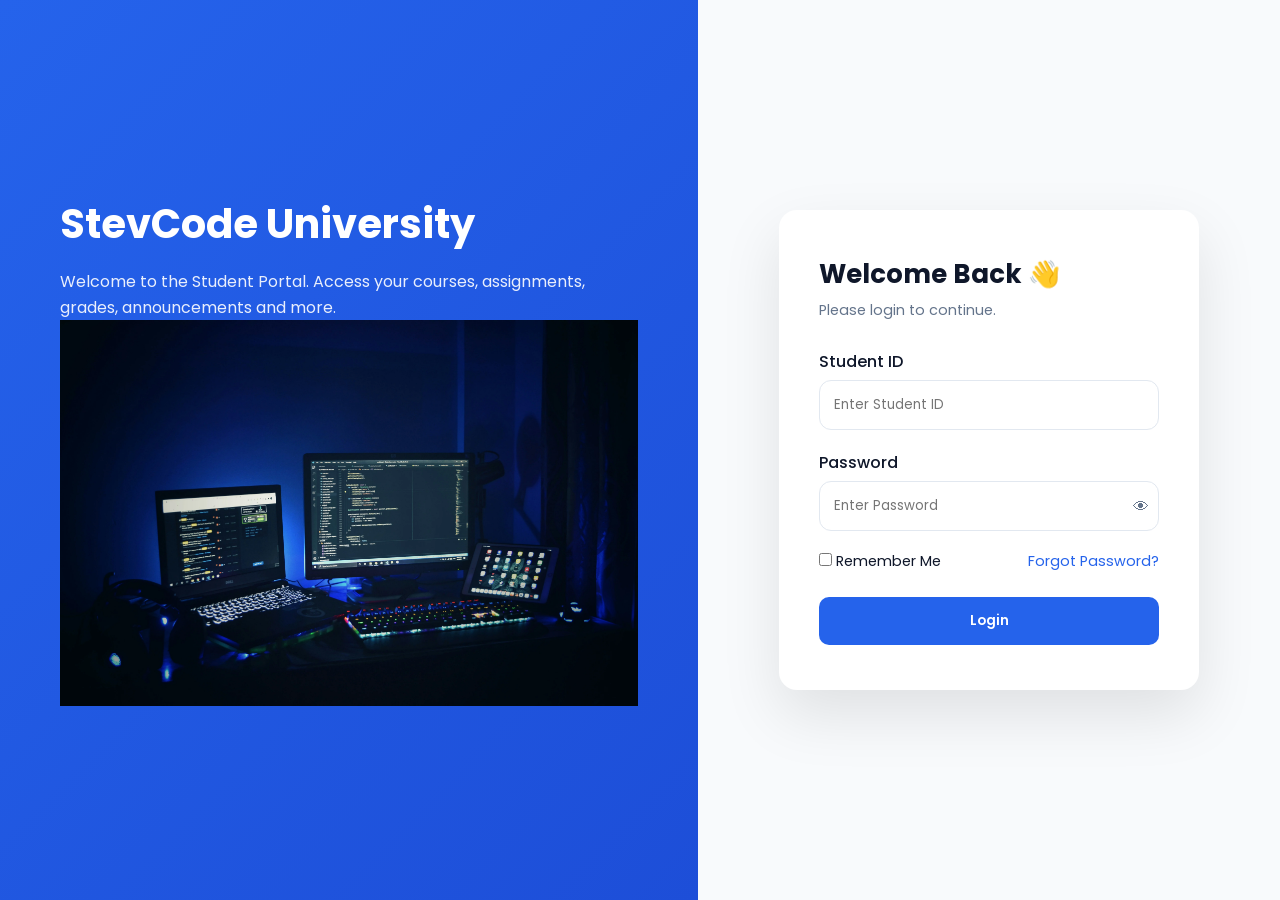
==== index.html @ 1b762c38 "Initial student portal with authentication and dashboard" ====
<!DOCTYPE html>
<html lang="en">
<head>
    <meta charset="UTF-8">
    <meta name="viewport" content="width=device-width, initial-scale=1.0">
    <title>StevCode University | Student Portal</title>

    <link rel="stylesheet" href="css/reset.css">
    <link rel="stylesheet" href="css/variables.css">
    <link rel="stylesheet" href="css/login.css">
    <link rel="stylesheet" href="css/responsive.css">

    <link rel="preconnect" href="https://fonts.googleapis.com">
    <link rel="preconnect" href="https://fonts.gstatic.com" crossorigin>
    <link href="https://fonts.googleapis.com/css2?family=Poppins:wght@300;400;500;600;700&display=swap" rel="stylesheet">
</head>

<body>
<div class="container">
    <!-- Left Side -->
    <section class="left-panel">
        <div class="branding">
            <h1>StevCode University</h1>
            <p>
                Welcome to the Student Portal.
                Access your courses, assignments,
                grades, announcements and more.
            </p>
        </div>

        <div class="illustration">
            <img src="assets/images/login-hero.webp" alt="Developer workspace">
        </div>
    </section>


    <!-- Right Side -->
    <section class="right-panel">
        <div class="login-card">
            <h2>Welcome Back 👋</h2>
            <p>Please login to continue.</p>
            <form id="login-form">
                <div class="input-group">
                    <label for="student-id">Student ID</label>
                    <input
                           id="student-id"
                            type="text"
                            placeholder="Enter Student ID">
                    <div class="error" id="student-id-error"></div>
                </div>

                <div class="input-group">
                    <label for="password">Password</label>
                    <div class="password-box">
                        <input
                                type="password"
                                id="password"
                                placeholder="Enter Password">
                        <button
                                type="button"
                                class="show-password"
                                id="toggle-password">
                            👁
                        </button>
                    </div>
                    <div class="error" id="password-error"></div>
                </div>

                <div class="options">

                    <label>
                        <input type="checkbox">
                        Remember Me
                    </label>
                    <a href="#">
                        Forgot Password?
                    </a>
                </div>
                <div id="login-error" class="error"></div>
                <button
                        type="submit"
                        class="login-btn"
                id="login-btn">
                    Login
                </button>
            </form>
        </div>
    </section>
</div>



<script src="js/auth.js"></script>
<script src="js/users.js"></script>
<script src="js/login.js"></script>

</body>
</html>
---- css/variables.css ----
/* ==========================================
   STEVCODE UNIVERSITY DESIGN SYSTEM
========================================== */

:root {

    /* ========= COLORS ========= */

    --primary-color: #2563EB;
    --primary-dark: #1D4ED8;
    --primary-light: #DBEAFE;

    --secondary-color: #3B82F6;

    --success-color: #22C55E;
    --warning-color: #F59E0B;
    --danger-color: #EF4444;

    --background-color: #F8FAFC;
    --card-color: #FFFFFF;

    --text-color: #0F172A;
    --text-light: #64748B;

    --border-color: #E2E8F0;

    /* ========= FONT ========= */

    --font-family: 'Poppins', sans-serif;

    /* ========= FONT SIZE ========= */

    --fs-title: 2.2rem;
    --fs-heading: 1.7rem;
    --fs-subheading: 1.2rem;
    --fs-body: 1rem;
    --fs-small: .9rem;

    /* ========= FONT WEIGHT ========= */

    --fw-light:300;
    --fw-normal:400;
    --fw-medium:500;
    --fw-semibold:600;
    --fw-bold:700;

    /* ========= SPACING ========= */

    --space-xs:8px;
    --space-sm:12px;
    --space-md:16px;
    --space-lg:24px;
    --space-xl:32px;
    --space-2xl:48px;
    --space-3xl:64px;

    /* ========= BORDER RADIUS ========= */

    --radius-sm:8px;
    --radius-md:12px;
    --radius-lg:18px;
    --radius-xl:24px;

    /* ========= SHADOW ========= */

    --shadow-sm:0 2px 8px rgba(0,0,0,.05);

    --shadow-md:0 10px 30px rgba(0,0,0,.08);

    --shadow-lg:0 20px 45px rgba(0,0,0,.12);

    /* ========= TRANSITIONS ========= */

    --transition:.3s ease;

}
---- css/login.css ----
/* ===============================
   LOGIN PAGE LAYOUT
================================ */

.container {
    display: grid;
    grid-template-columns: 1.2fr 1fr;
    min-height: 100vh;
}

.left-panel {
    background: linear-gradient(
        135deg,
        var(--primary-color),
        var(--primary-dark)
    );

    color: white;

    display: flex;
    flex-direction: column;
    justify-content: center;

    padding: 60px;
}

.branding h1 {
    font-size: 2.5rem;
    font-weight: var(--fw-bold);
    margin-bottom: 15px;
}

.branding p {
    font-size: 1rem;
    line-height: 1.6;
    opacity: 0.9;
}
.right-panel {
    background: linear-gradient(
        180deg,
        var(--background-light),
        var(--background-color)
    );

    display: flex;
    justify-content: center;
    align-items: center;

    padding: 40px;
}
.login-card {
    background: white;
    padding: 45px 40px;
    border-radius: 18px;
     box-shadow: 0 25px 60px rgba(0,0,0,0.10);
    width: 100%;
    max-width: 420px;
}
.login-card h2 {
    font-size: 26px;
    margin-bottom: 6px;
    font-weight: var(--fw-bold);
    color: var(--text-color);
}
.login-card p {
    color: var(--text-light);
    margin-bottom: 28px;
    font-size: 14.5px;
}

.input-group {
    margin-bottom: 20px;
    text-align: left;
}
.input-group label {
    display: block;
    margin-bottom: 6px;
    font-weight: 500;
    color: var(--text-color);
}
.input-group input {
    width: 100%;
    padding: 14px;
    border: 1px solid var(--border-color);
    border-radius: 12px;
    transition: var(--transition);
}
.input-group input:focus {
    border-color: var(--primary-color);
    background: white;
    box-shadow: 0 0 0 4px var(--primary-light);
}

.password-box {
    position: relative;
    display: flex;
    align-items: center;
}
.password-box input {
    flex: 1;
}
.show-password {
    position: absolute;
    right: 10px;
    background: transparent;
    font-size: 1rem;
    color: var(--text-light);
}

.options {
    display: flex;
    justify-content: space-between;
    align-items: center;

    margin-bottom: 25px;
    font-size: 0.9rem;
}
.options a {
    color: var(--primary-color);
}

.options a:hover {
    text-decoration: underline;
}

.login-btn {
    width: 100%;
    padding: 14px;
    background: var(--primary-color);
    color: white;

    border-radius: 10px;
    font-weight: 600;

    transition: var(--transition);
}
.login-btn:hover {
    background: var(--primary-dark);
    transform: translateY(-2px);
}
.login-btn.loading {
    opacity: 0.7;
    cursor: not-allowed;
    position: relative;
}
.login-btn.loading::after {
    content: "";
    width: 15px;
    height: 15px;
    border: 2px solid #fff;
    border-top: 2px solid transparent;
    border-radius: 50%;
    position: absolute;
    right: 15px;
    top: 50%;
    transform: translateY(-50%);
    animation: spin 0.8s linear infinite;
}

@keyframes spin {
    100% {
        transform: translateY(-50%) rotate(360deg);
    }
}


.error {
    color: #ff4d4d;
    font-size: 0.85rem;
    margin-top: 5px;
}

@media (max-width: 768px) {

    .container {
        grid-template-columns: 1fr;
    }

    .left-panel {
        display: none;
    }

    .login-card {
        width: 100%;
        max-width: 100%;
        box-shadow: none;
    }
}
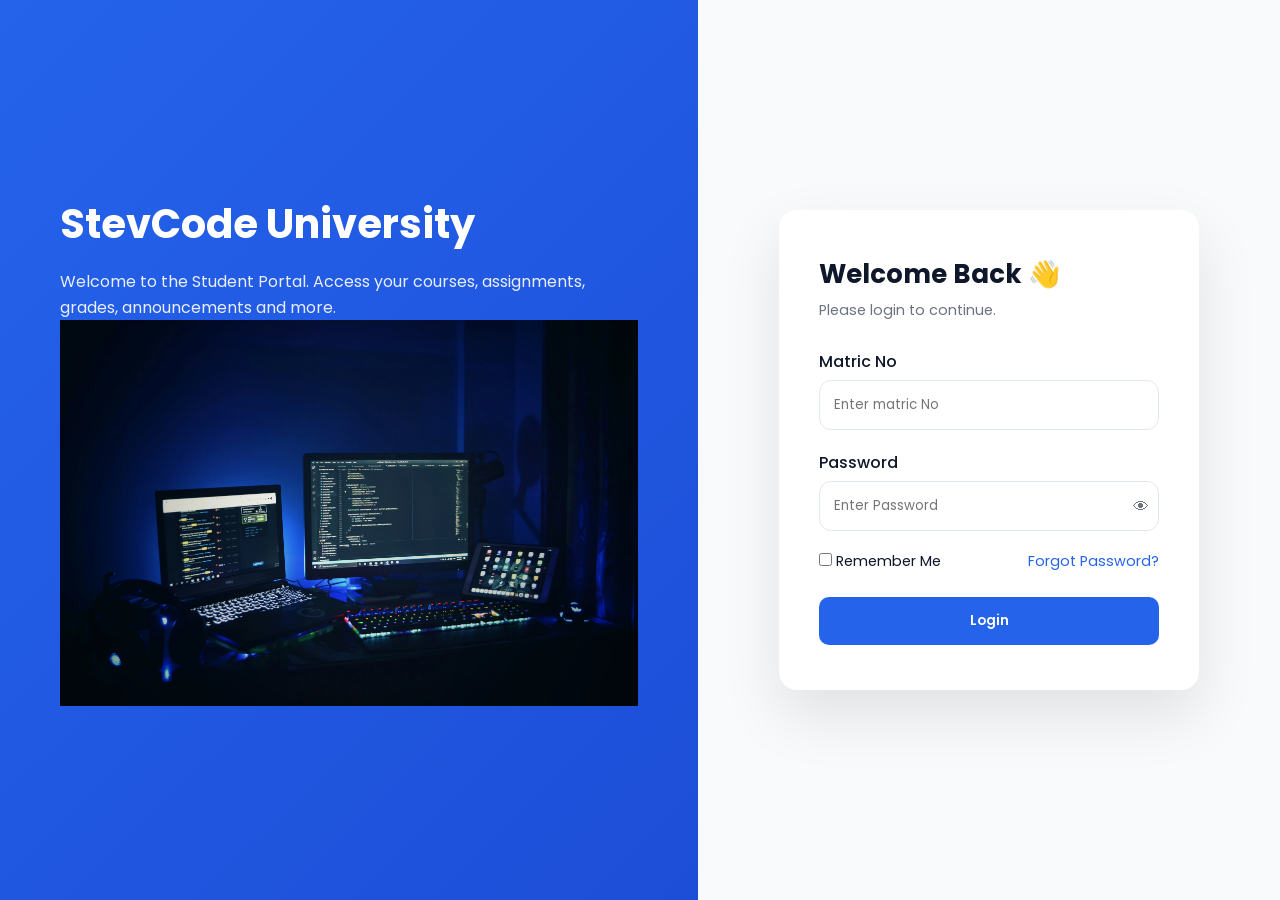
==== commit 5e7b9fb4: "Build complete student dashboard with dynamic rendering" ====
--- a/index.html
+++ b/index.html
@@ -41,13 +41,14 @@
             <p>Please login to continue.</p>
             <form id="login-form">
                 <div class="input-group">
-                    <label for="student-id">Student ID</label>
+                    <label for="matric-No-id">Matric No</label>
                     <input
-                           id="student-id"
+                            id="matric-No-id"
                             type="text"
-                            placeholder="Enter Student ID">
+                            placeholder="Enter matric No">
                     <div class="error" id="student-id-error"></div>
                 </div>
+
 
                 <div class="input-group">
                     <label for="password">Password</label>
@@ -90,8 +91,9 @@
 
 
 
+
+<script src="js/students.js"></script>
 <script src="js/auth.js"></script>
-<script src="js/users.js"></script>
 <script src="js/login.js"></script>
 
 </body>
--- a/css/variables.css
+++ b/css/variables.css
@@ -73,4 +73,30 @@
 
     --transition:.3s ease;
 
+        /* Primary */
+        --primary-color: #2563eb;
+        --primary-dark: #1d4ed8;
+
+        /* Success */
+        --success-color: #16a34a;
+        --success-light: #dcfce7;
+
+        /* Warning */
+        --warning-color: #f59e0b;
+        --warning-light: #fef3c7;
+
+        /* Danger */
+        --danger-color: #dc2626;
+        --danger-light: #fee2e2;
+
+        /* Info */
+        --info-color: #0ea5e9;
+        --info-light: #e0f2fe;
+
+        /* Neutral */
+        --text-dark: #1f2937;
+        --text-light: #6b7280;
+        --card-bg: #ffffff;
+        --page-bg: #f4f6f9;
+
 }
